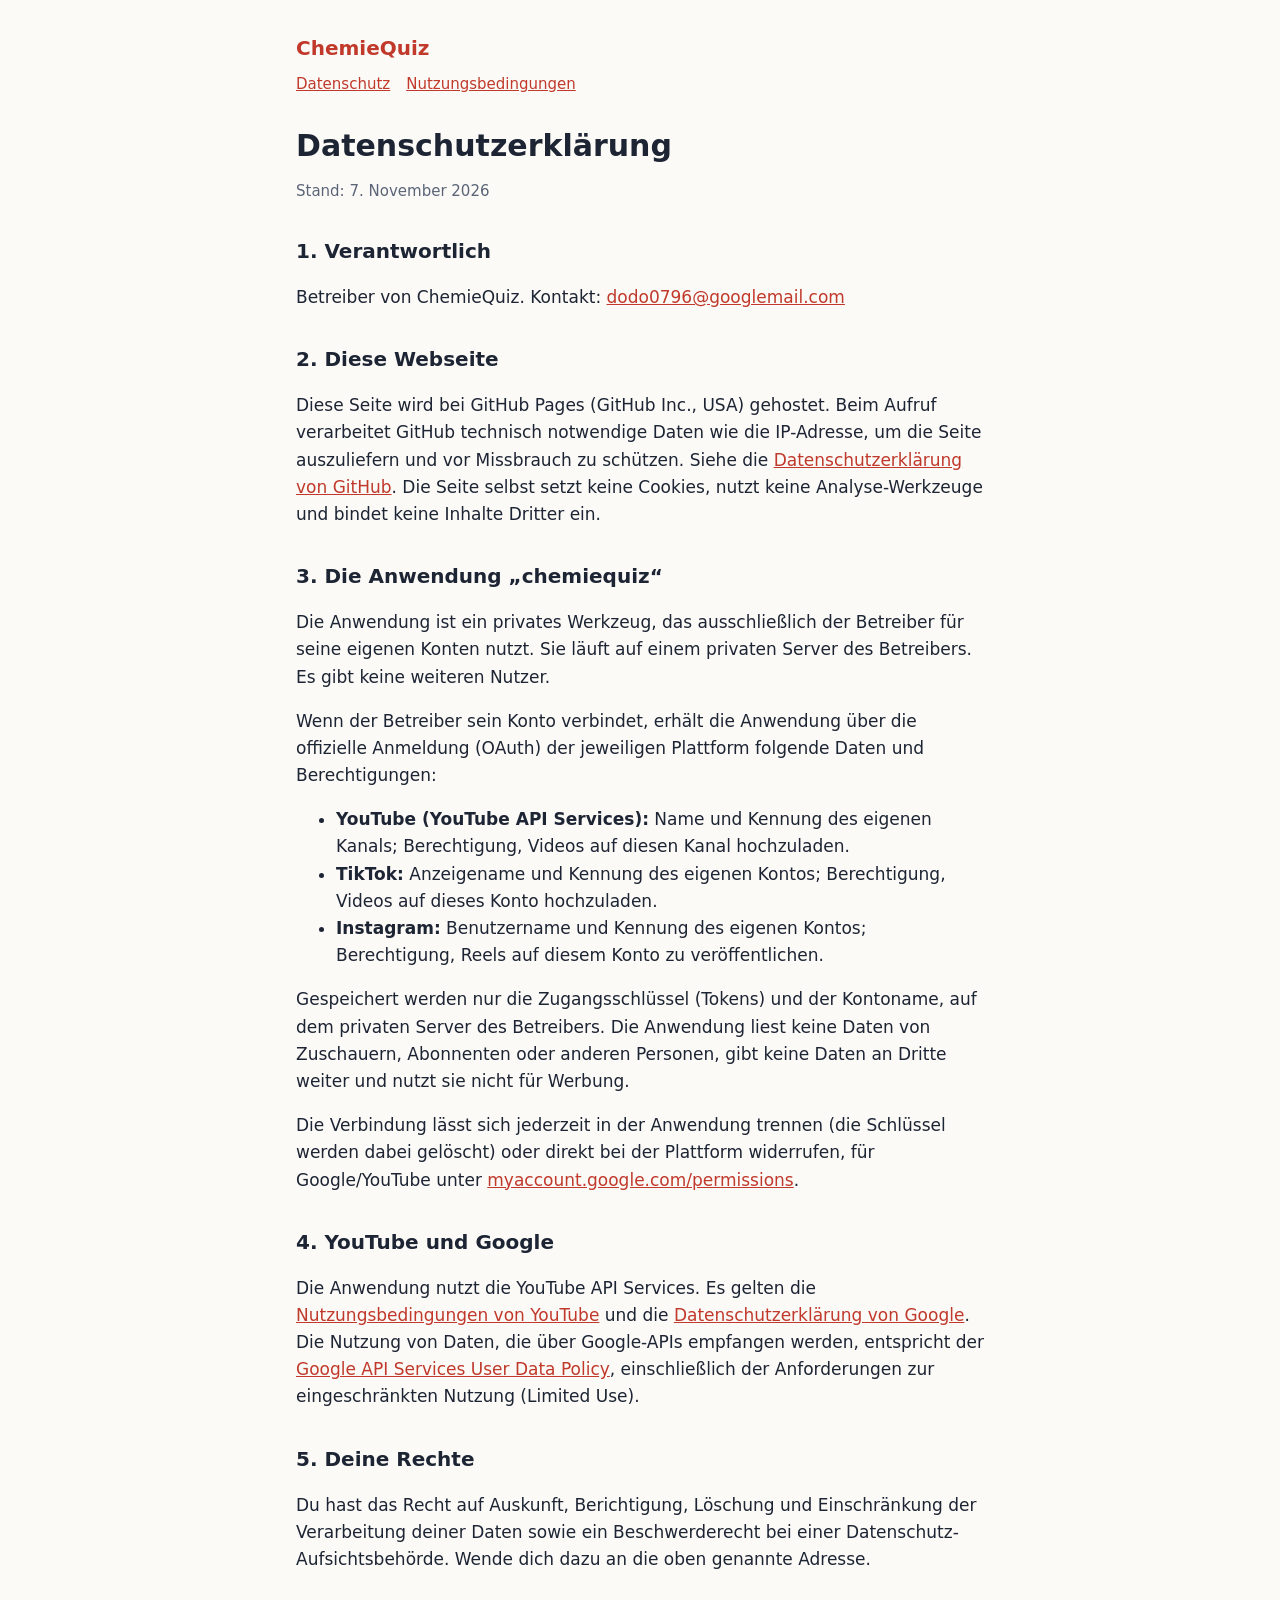
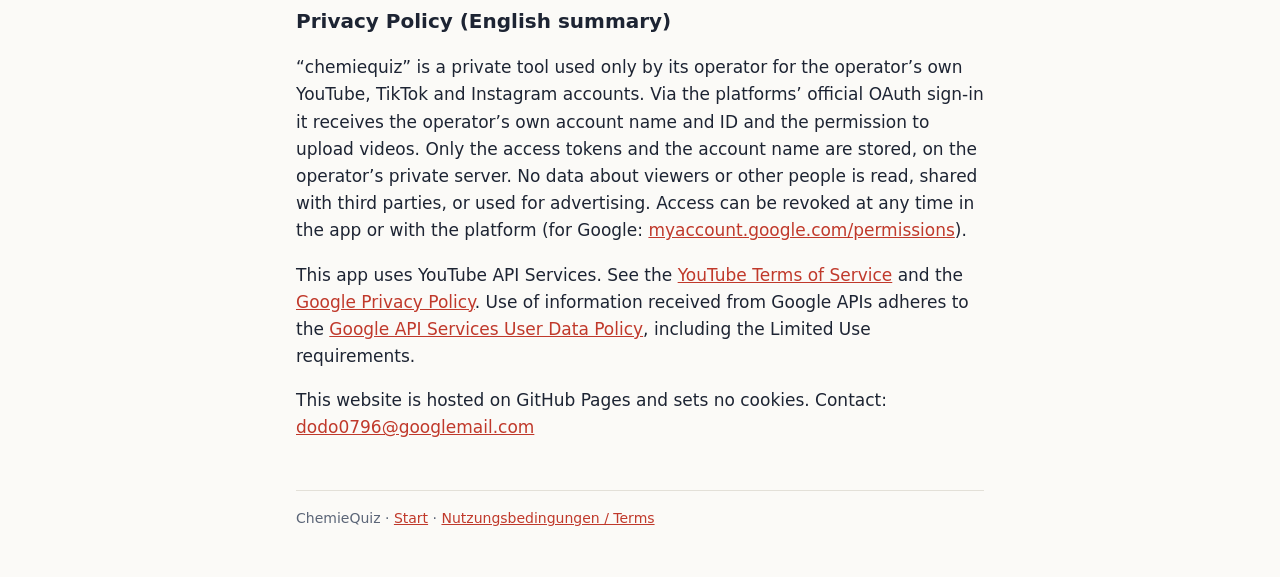
==== datenschutz.html @ d19f7c1f "Webseite: Start, Datenschutz, Nutzungsbedingungen, Rücksprung-Seite für die Konto-Anmeldung" ====
<!doctype html>
<html lang="de">
<head>
<meta charset="utf-8">
<meta name="viewport" content="width=device-width, initial-scale=1">
<title>Datenschutz · ChemieQuiz</title>
<link rel="stylesheet" href="stil.css">
</head>
<body>
<main>
  <header><a href="./">Chemie<span>Quiz</span></a></header>
  <nav><a href="datenschutz.html">Datenschutz</a><a href="nutzungsbedingungen.html">Nutzungsbedingungen</a></nav>

  <h1>Datenschutzerklärung</h1>
  <p class="leise">Stand: 7. November 2026</p>

  <h2>1. Verantwortlich</h2>
  <p>Betreiber von ChemieQuiz. Kontakt: <a href="mailto:dodo0796@googlemail.com">dodo0796@googlemail.com</a></p>

  <h2>2. Diese Webseite</h2>
  <p>Diese Seite wird bei GitHub Pages (GitHub Inc., USA) gehostet. Beim Aufruf verarbeitet GitHub technisch
     notwendige Daten wie die IP-Adresse, um die Seite auszuliefern und vor Missbrauch zu schützen. Siehe die
     <a href="https://docs.github.com/de/site-policy/privacy-policies/github-general-privacy-statement">Datenschutzerklärung von GitHub</a>.
     Die Seite selbst setzt keine Cookies, nutzt keine Analyse-Werkzeuge und bindet keine Inhalte Dritter ein.</p>

  <h2>3. Die Anwendung „chemiequiz“</h2>
  <p>Die Anwendung ist ein privates Werkzeug, das ausschließlich der Betreiber für seine eigenen Konten nutzt.
     Sie läuft auf einem privaten Server des Betreibers. Es gibt keine weiteren Nutzer.</p>
  <p>Wenn der Betreiber sein Konto verbindet, erhält die Anwendung über die offizielle Anmeldung (OAuth) der
     jeweiligen Plattform folgende Daten und Berechtigungen:</p>
  <ul>
    <li><strong>YouTube (YouTube API Services):</strong> Name und Kennung des eigenen Kanals; Berechtigung, Videos
        auf diesen Kanal hochzuladen.</li>
    <li><strong>TikTok:</strong> Anzeigename und Kennung des eigenen Kontos; Berechtigung, Videos auf dieses Konto
        hochzuladen.</li>
    <li><strong>Instagram:</strong> Benutzername und Kennung des eigenen Kontos; Berechtigung, Reels auf diesem
        Konto zu veröffentlichen.</li>
  </ul>
  <p>Gespeichert werden nur die Zugangsschlüssel (Tokens) und der Kontoname, auf dem privaten Server des
     Betreibers. Die Anwendung liest keine Daten von Zuschauern, Abonnenten oder anderen Personen, gibt keine
     Daten an Dritte weiter und nutzt sie nicht für Werbung.</p>
  <p>Die Verbindung lässt sich jederzeit in der Anwendung trennen (die Schlüssel werden dabei gelöscht) oder
     direkt bei der Plattform widerrufen, für Google/YouTube unter
     <a href="https://myaccount.google.com/permissions">myaccount.google.com/permissions</a>.</p>

  <h2>4. YouTube und Google</h2>
  <p>Die Anwendung nutzt die YouTube API Services. Es gelten die
     <a href="https://www.youtube.com/t/terms">Nutzungsbedingungen von YouTube</a> und die
     <a href="https://policies.google.com/privacy">Datenschutzerklärung von Google</a>.
     Die Nutzung von Daten, die über Google-APIs empfangen werden, entspricht der
     <a href="https://developers.google.com/terms/api-services-user-data-policy">Google API Services User Data Policy</a>,
     einschließlich der Anforderungen zur eingeschränkten Nutzung (Limited Use).</p>

  <h2>5. Deine Rechte</h2>
  <p>Du hast das Recht auf Auskunft, Berichtigung, Löschung und Einschränkung der Verarbeitung deiner Daten sowie
     ein Beschwerderecht bei einer Datenschutz-Aufsichtsbehörde. Wende dich dazu an die oben genannte Adresse.</p>

  <h2 lang="en">Privacy Policy (English summary)</h2>
  <div lang="en">
    <p>“chemiequiz” is a private tool used only by its operator for the operator’s own YouTube, TikTok and Instagram
       accounts. Via the platforms’ official OAuth sign-in it receives the operator’s own account name and ID and the
       permission to upload videos. Only the access tokens and the account name are stored, on the operator’s private
       server. No data about viewers or other people is read, shared with third parties, or used for advertising.
       Access can be revoked at any time in the app or with the platform (for Google:
       <a href="https://myaccount.google.com/permissions">myaccount.google.com/permissions</a>).</p>
    <p>This app uses YouTube API Services. See the <a href="https://www.youtube.com/t/terms">YouTube Terms of Service</a>
       and the <a href="https://policies.google.com/privacy">Google Privacy Policy</a>. Use of information received from
       Google APIs adheres to the <a href="https://developers.google.com/terms/api-services-user-data-policy">Google API
       Services User Data Policy</a>, including the Limited Use requirements.</p>
    <p>This website is hosted on GitHub Pages and sets no cookies. Contact: <a href="mailto:dodo0796@googlemail.com">dodo0796@googlemail.com</a></p>
  </div>

  <footer>ChemieQuiz · <a href="./">Start</a> · <a href="nutzungsbedingungen.html">Nutzungsbedingungen / Terms</a></footer>
</main>
</body>
</html>
---- stil.css ----
:root { --bg: #fbfaf7; --text: #1d2433; --leise: #5b6577; --akzent: #c0392b; --rand: #e3e0d8; --karte: #ffffff; }
@media (prefers-color-scheme: dark) {
  :root { --bg: #0e1726; --text: #f3f5f9; --leise: #9aa8bf; --akzent: #ffd23f; --rand: #2a3b5a; --karte: #16233a; }
}
* { box-sizing: border-box; }
body { margin: 0; background: var(--bg); color: var(--text);
       font: 17px/1.6 system-ui, -apple-system, "Segoe UI", Roboto, sans-serif; }
main { max-width: 720px; margin: 0 auto; padding: 32px 16px 48px; }
header a { color: var(--text); text-decoration: none; font-weight: 800; font-size: 20px; }
header a span { color: var(--akzent); }
nav { display: flex; gap: 16px; flex-wrap: wrap; margin: 8px 0 32px; font-size: 15px; }
nav a, main a { color: var(--akzent); }
h1 { font-size: 30px; line-height: 1.2; margin: 0 0 12px; }
h2 { font-size: 20px; margin: 32px 0 8px; }
.leise { color: var(--leise); font-size: 15px; }
.karte { background: var(--karte); border: 1px solid var(--rand); border-radius: 12px; padding: 16px; margin: 16px 0; }
code { background: var(--karte); border: 1px solid var(--rand); border-radius: 6px; padding: 8px 10px; display: block;
       word-break: break-all; font-size: 14px; }
button { font: inherit; font-weight: 700; background: var(--akzent); color: var(--bg); border: 0; border-radius: 8px;
         padding: 10px 16px; cursor: pointer; margin-top: 10px; }
footer { margin-top: 48px; border-top: 1px solid var(--rand); padding-top: 16px; font-size: 14px; color: var(--leise); }
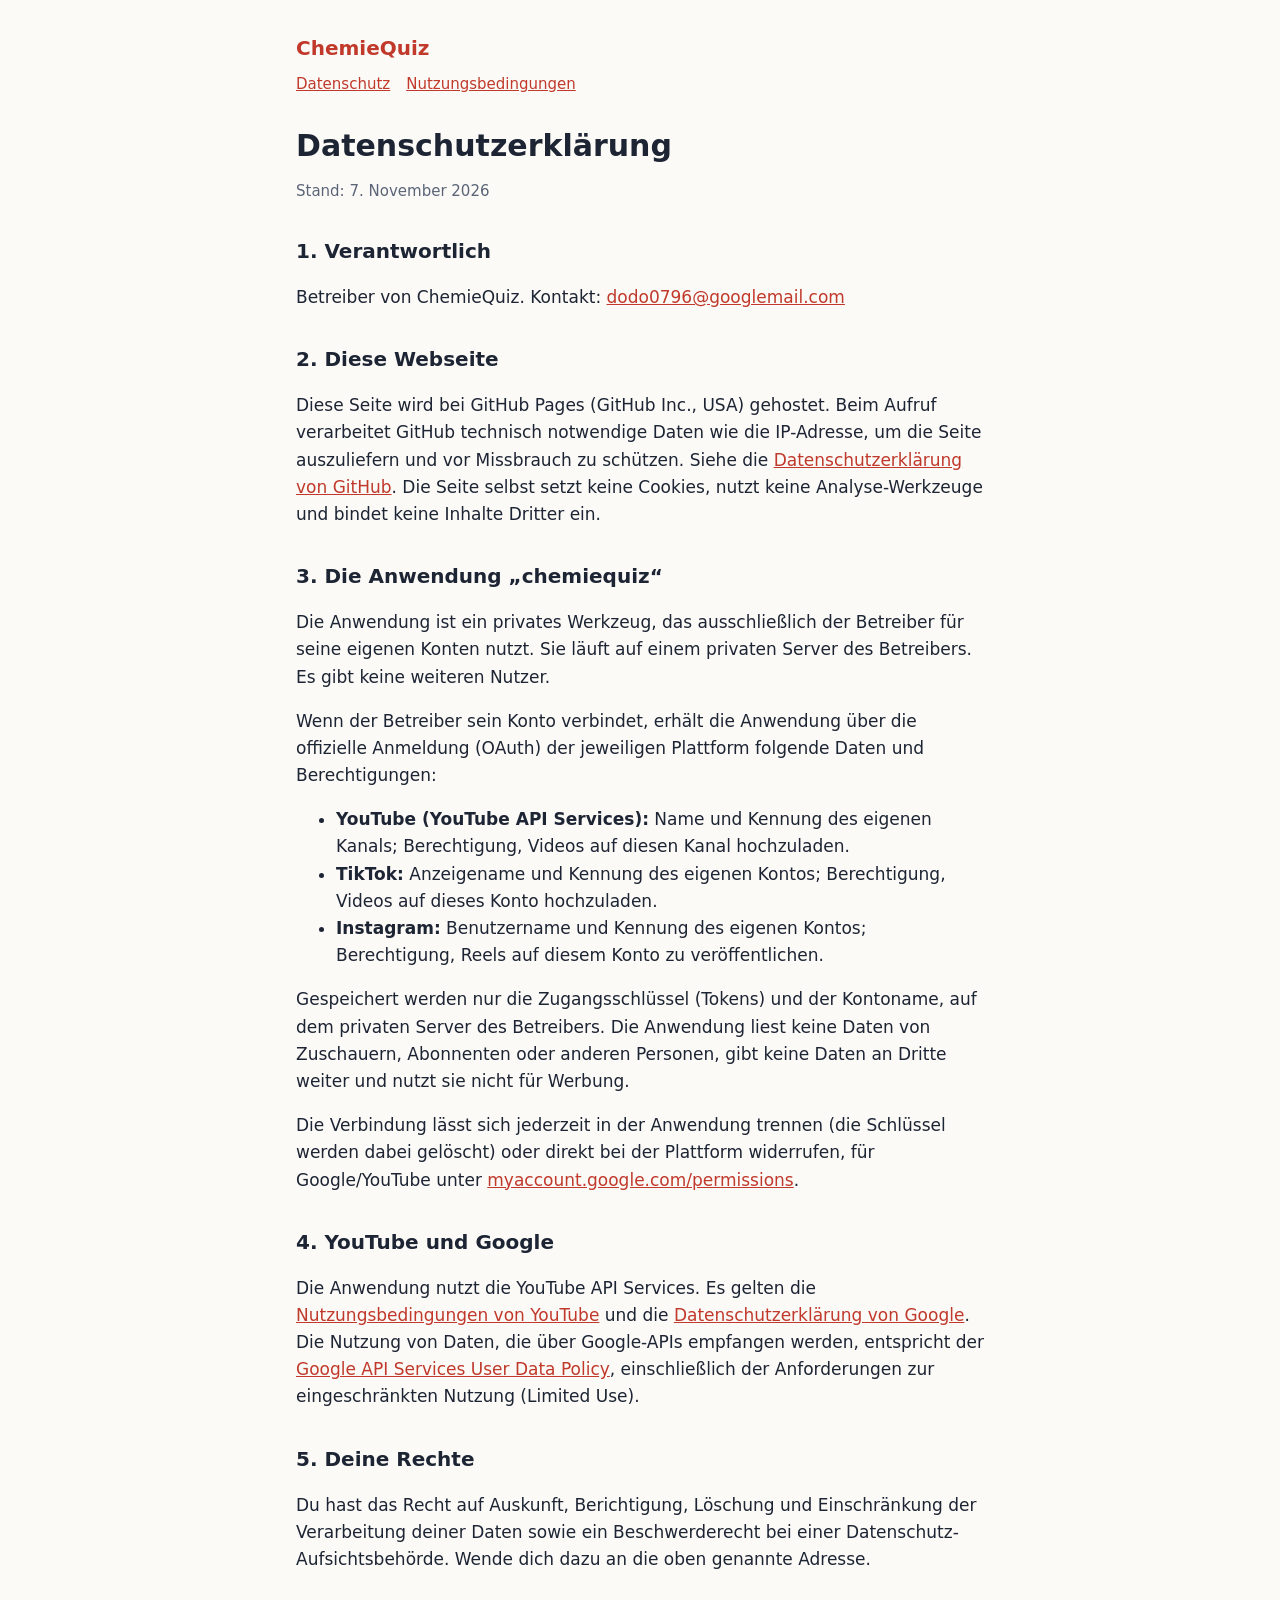
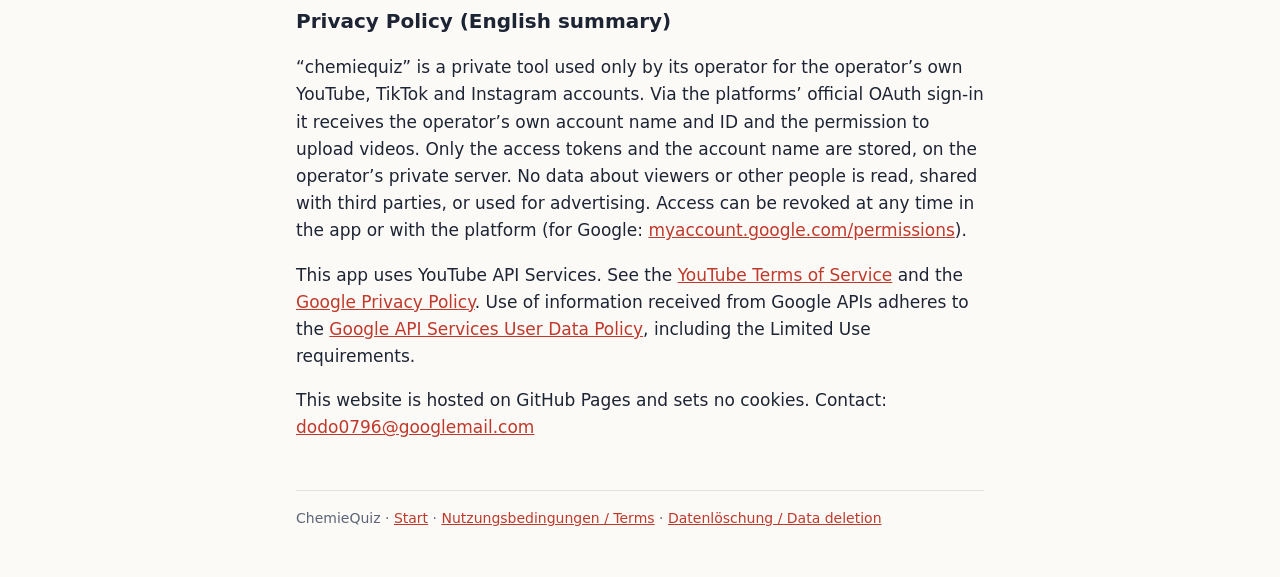
==== commit 38125cd6: "Seite zur Datenlöschung (für Meta/Instagram)" ====
--- a/datenschutz.html
+++ b/datenschutz.html
@@ -70,7 +70,7 @@
     <p>This website is hosted on GitHub Pages and sets no cookies. Contact: <a href="mailto:dodo0796@googlemail.com">dodo0796@googlemail.com</a></p>
   </div>
 
-  <footer>ChemieQuiz · <a href="./">Start</a> · <a href="nutzungsbedingungen.html">Nutzungsbedingungen / Terms</a></footer>
+  <footer>ChemieQuiz · <a href="./">Start</a> · <a href="nutzungsbedingungen.html">Nutzungsbedingungen / Terms</a> · <a href="datenloeschung.html">Datenlöschung / Data deletion</a></footer>
 </main>
 </body>
 </html>
